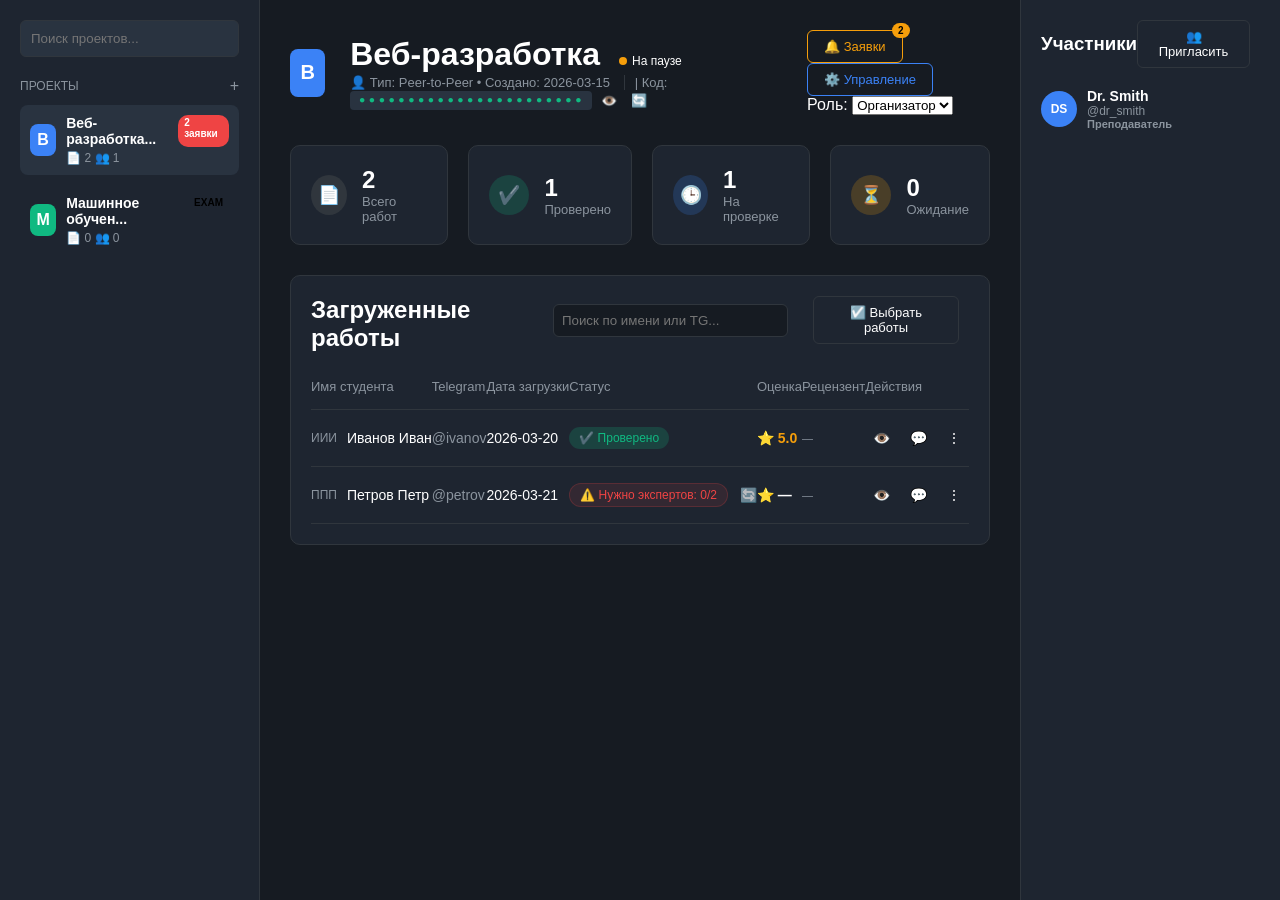
==== index.html @ 4944bfac "initial commit" ====
<!DOCTYPE html>
<html lang="ru">

<head>
    <meta charset="UTF-8">
    <meta name="viewport" content="width=device-width, initial-scale=1.0">
    <title>Система проверки работ</title>
    <link rel="stylesheet" href="css/style.css">
</head>

<body>
    <div class="app-container">
        <aside class="sidebar-left">
            <div class="logo">
                <div class="search-bar">
                    <input type="text" placeholder="Поиск проектов...">
                </div>
            </div>
            <div class="projects-list">
                <div class="section-title">ПРОЕКТЫ <button class="add-btn">+</button></div>

                <div class="project-item active">
                    <div class="project-icon blue">В</div>
                    <div class="project-info">
                        <div class="project-name">Веб-разработка <span class="badge orange">3</span></div>
                        <div class="project-meta">📄 3 👥 2 <span>Expert</span></div>
                    </div>
                </div>

                <div class="project-item">
                    <div class="project-icon green">М</div>
                    <div class="project-info">
                        <div class="project-name">Машинное обуче... <span class="badge yellow">12</span></div>
                        <div class="project-meta">📄 12 👥 1 <span>Peer</span></div>
                    </div>
                </div>
            </div>
        </aside>

        <main class="main-content">
            <header class="top-header">
                <div class="header-title">
                    <div class="project-icon large blue" id="header-icon">В</div>
                    <div>
                        <h1 id="header-title">Загрузка...</h1>
                        <span class="subtitle">
                            👤 Тип: <span id="header-type">...</span> • Создано: <span id="header-date">...</span>
                            <span class="code-container">
                                | Код: <span id="project-code-display"
                                    class="hidden-code">•••••••••••••••••••••••</span>
                                <span id="toggle-code-btn" class="icon-btn" title="Показать/Скрыть код">👁️</span>
                                <span id="refresh-code-btn" class="icon-btn" title="Обновить (сбросить) код">🔄</span>
                            </span>
                        </span>
                    </div>
                </div>
                <div class="header-actions">
                    <button class="btn btn-outline" id="btn-requests"
                        style="position: relative; border-color: var(--status-orange); color: var(--status-orange);">
                        🔔 Заявки <span id="requests-badge" class="badge orange"
                            style="position: absolute; top: -8px; right: -8px; display: none;">0</span>
                    </button>
                    <button class="btn btn-outline" id="btn-open-control"
                        style="border-color: var(--accent-blue); color: var(--accent-blue);">⚙️ Управление</button>
                    <div class="role-selector">
                        Роль: <select>
                            <option>Организатор</option>
                        </select>
                    </div>
                </div>
            </header>

            <div class="stats-grid">
                <div class="stat-card">
                    <div class="stat-icon gray">📄</div>
                    <div>
                        <div class="stat-value" id="stat-total">3</div>
                        <div class="stat-label">Всего работ</div>
                    </div>
                </div>
                <div class="stat-card">
                    <div class="stat-icon green">✔️</div>
                    <div>
                        <div class="stat-value" id="stat-reviewed">1</div>
                        <div class="stat-label">Проверено</div>
                    </div>
                </div>
                <div class="stat-card">
                    <div class="stat-icon blue">🕒</div>
                    <div>
                        <div class="stat-value" id="stat-checking">1</div>
                        <div class="stat-label">На проверке</div>
                    </div>
                </div>
                <div class="stat-card">
                    <div class="stat-icon orange">⏳</div>
                    <div>
                        <div class="stat-value" id="stat-waiting">1</div>
                        <div class="stat-label">Ожидание</div>
                    </div>
                </div>
            </div>

            <div class="table-container">
                <div class="table-header">
                    <h2>Загруженные работы</h2>
                    <div class="table-actions"
                        style="display: flex; justify-content: space-between; align-items: center; margin-bottom: 15px;">
                        <div style="display: flex; gap: 15px; align-items: center;">
                            <input type="text" placeholder="Поиск по имени или TG..." class="input-field"
                                style="width: 250px;">
                            <button id="btn-toggle-selection" class="btn btn-outline"
                                style="border-color: var(--border-color);">☑️ Выбрать работы</button>
                        </div>

                        <div id="batch-actions-toolbar" style="display: none; gap: 10px;">
                            <button id="btn-select-all" class="btn btn-outline"
                                style="border-color: var(--text-muted); color: var(--text-main);">☑️ Выбрать
                                все</button>

                            <button id="btn-batch-delete" class="btn btn-outline"
                                style="color: #ef4444; border-color: #ef4444;">🗑️ Удалить</button>
                            <button id="btn-batch-reassign" class="btn btn-outline"
                                style="border-color: var(--accent-blue); color: var(--accent-blue);">🔄
                                Переназначить</button>
                            <button id="btn-batch-send" class="btn"
                                style="background: var(--status-green); color: white;">✔️ Отправить без
                                проверки</button>
                        </div>
                    </div>
                </div>
                <table class="data-table">
                    <thead>
                        <tr>
                            <th>Имя студента</th>
                            <th>Telegram</th>
                            <th>Дата загрузки</th>
                            <th>Статус</th>
                            <th>Оценка</th>
                            <th>Рецензент</th>
                            <th>Действия</th>
                        </tr>
                    </thead>
                    <tbody id="table-body">
                    </tbody>
                </table>
            </div>

            <div class="review-panel" id="review-panel" style="display: none; position: relative;">
                <span class="close-panel" id="close-review-panel">&times;</span>

                <h3 style="color: white; margin-bottom: 15px;">Отзывы о работе</h3>
                <div id="review-content">
                </div>
            </div>
        </main>

        <aside class="sidebar-right">
            <div class="participants-header">
                <h3>Участники</h3>
                <button class="btn btn-outline small" id="btn-invite">👥 Пригласить</button>
            </div>
            <div class="participants-list" id="participants-list">
            </div>
        </aside>
    </div>

    <script src="js/mockData.js"></script>
    <script src="js/app.js"></script>
    <div id="work-modal" class="modal" style="display: none;">
        <div class="modal-content">
            <span class="close-modal" id="close-modal">&times;</span>
            <h3 id="modal-student-name" style="margin-bottom: 10px;">Работа ученика</h3>
            <div class="work-placeholder">
                <p>Здесь будет отображаться загруженная работа (картинка, PDF, архив или код).</p>
            </div>
        </div>
    </div>

    <div id="context-menu" class="context-menu" style="display: none;">
        <div class="context-item" id="reset-single-action">🔄 Сбросить проверку</div>
        <div class="context-item text-danger" id="delete-action">🗑️ Удалить работу</div>
    </div>
    <div id="create-project-modal" class="modal" style="display: none;">
        <div class="modal-content" style="max-width: 400px; min-height: auto;">
            <span class="close-modal" id="close-create-modal">&times;</span>
            <h3 style="margin-bottom: 20px;">Создать новый проект</h3>

            <div class="form-group">
                <label>Название проекта</label>
                <input type="text" id="new-project-name" placeholder="Например: Проектирование БД" class="input-field">
            </div>

            <div class="form-group" style="margin-top: 15px;">
                <label>Режим проверки</label>
                <select id="new-project-type" class="input-field">
                    <option value="p2p">Peer-to-Peer (Ученики проверяют друг друга)</option>
                    <option value="exam">Экзаменационный (Проверяют только эксперты)</option>
                </select>
            </div>

            <button id="btn-save-project" class="btn"
                style="width: 100%; margin-top: 25px; background: var(--accent-blue); color: white;">Создать</button>
        </div>
    </div>

    <div id="requests-modal" class="modal" style="display: none;">
        <div class="modal-content" style="max-width: 600px; min-height: auto;">
            <span class="close-modal" id="close-requests-modal">&times;</span>
            <h3 style="margin-bottom: 20px;">Заявки на вступление в проект</h3>
            <div id="requests-list" style="max-height: 400px; overflow-y: auto;">
            </div>
        </div>
    </div>
    <div id="participant-context-menu" class="context-menu" style="display: none;">
        <div class="context-header"
            style="font-size: 11px; color: var(--text-muted); padding: 8px 15px; border-bottom: 1px solid var(--border-color);">
            Изменить роль</div>
        <div class="context-item role-option" data-role="Соорганизатор">🛡️ Соорганизатор</div>
        <div class="context-item role-option" data-role="Эксперт">🎓 Эксперт</div>
        <div class="context-item role-option" data-role="Ученик" id="role-option-student">👤 Ученик</div>
        <div class="context-item text-danger" id="remove-participant"
            style="border-top: 1px solid var(--border-color); margin-top: 5px;">🚪 Исключить</div>
    </div>
    <div id="invite-modal" class="modal" style="display: none;">
        <div class="modal-content" style="max-width: 400px; min-height: auto;">
            <span class="close-modal" id="close-invite-modal">&times;</span>
            <h3 style="margin-bottom: 20px;">Пригласить участника</h3>

            <div class="form-group">
                <label>Telegram тег (начинается с @)</label>
                <input type="text" id="invite-tg-tag" placeholder="@username" class="input-field">
            </div>

            <div class="form-group" style="margin-top: 15px;">
                <label>Роль</label>
                <select id="invite-role" class="input-field">
                </select>
            </div>

            <button id="btn-send-invite" class="btn"
                style="width: 100%; margin-top: 25px; background: var(--accent-blue); color: white;">Отправить
                приглашение</button>
        </div>
    </div>
    <div id="control-panel-modal" class="modal" style="display: none;">
        <div class="modal-content" style="max-width: 450px;">
            <span class="close-modal" id="close-control-modal">&times;</span>
            <h3 style="margin-bottom: 20px;">Управление проектом</h3>

            <div class="control-section">
                <label style="display: block; margin-bottom: 8px;">Количество проверок на работу:</label>
                <input type="number" id="panel-req-reviews" min="1" max="5" class="input-field">
            </div>

            <div class="control-section" style="margin-top: 25px;">
                <label style="display: block; margin-bottom: 8px;">Состояние системы:</label>
                <div style="display: flex; gap: 10px;">
                    <button id="btn-start-grading" class="btn"
                        style="background: var(--status-green); color: white; flex: 1; display: flex; align-items: center; justify-content: center; gap: 5px;">▶️
                        Начать</button>
                    <button id="btn-stop-grading" class="btn"
                        style="background: var(--status-orange); color: white; flex: 1; display: flex; align-items: center; justify-content: center; gap: 5px;">⏸️
                        Остановить</button>
                </div>
                <p style="font-size: 11px; color: var(--text-muted); margin-top: 10px;">
                    При остановке эксперты не смогут брать новые работы, но доделают текущие.
                </p>
            </div>

            <div class="control-section"
                style="margin-top: 25px; border-top: 1px solid var(--border-color); padding-top: 20px;">
                <button id="btn-global-refresh" class="btn btn-outline" style="width: 100%; margin-bottom: 10px;">🔄
                    Переназначить всех экспертов</button>
                <button id="btn-global-reset" class="btn"
                    style="width: 100%; background: #ef4444; color: white; margin-bottom: 25px;">🗑️ Сбросить все
                    проверки</button>

                <div style="border-top: 1px solid var(--border-color); padding-top: 15px;">
                    <button id="btn-delete-project" class="btn"
                        style="width: 100%; background: transparent; border: 1px solid #ef4444; color: #ef4444;">⚠️
                        Удалить проект навсегда</button>
                </div>
            </div>
        </div>
    </div>
    </div>
</body>

</html>
---- css/style.css ----
:root {
    --bg-dark: #161b22;
    --bg-panel: #1e2530;
    --bg-card: #293340;
    --text-main: #ffffff;
    --text-muted: #8b949e;
    --border-color: #30363d;
    --accent-blue: #3b82f6;
    --status-green: #10b981;
    --status-blue: #3b82f6;
    --status-orange: #f59e0b;
}

* {
    box-sizing: border-box;
    margin: 0;
    padding: 0;
    font-family: 'Segoe UI', Tahoma, Geneva, Verdana, sans-serif;
}

body {
    background-color: var(--bg-dark);
    color: var(--text-main);
    height: 100vh;
    overflow: hidden;
}

.app-container {
    display: flex;
    height: 100vh;
}

/* Сайдбары */
.sidebar-left,
.sidebar-right {
    background-color: var(--bg-panel);
    width: 260px;
    padding: 20px;
    border-right: 1px solid var(--border-color);
    overflow-y: auto;
}

.sidebar-right {
    border-right: none;
    border-left: 1px solid var(--border-color);
}

.search-bar input {
    width: 100%;
    padding: 10px;
    background: var(--bg-card);
    border: 1px solid var(--border-color);
    color: white;
    border-radius: 6px;
}

.section-title {
    font-size: 12px;
    color: var(--text-muted);
    margin-top: 20px;
    display: flex;
    justify-content: space-between;
    align-items: center;
}

.add-btn {
    background: none;
    border: none;
    color: var(--text-muted);
    cursor: pointer;
    font-size: 16px;
}

.project-item {
    display: flex;
    align-items: center;
    padding: 10px;
    margin-top: 10px;
    border-radius: 8px;
    cursor: pointer;
    transition: 0.2s;
}

.project-item.active,
.project-item:hover {
    background-color: var(--bg-card);
}

.project-icon {
    width: 32px;
    height: 32px;
    border-radius: 8px;
    display: flex;
    align-items: center;
    justify-content: center;
    font-weight: bold;
    margin-right: 10px;
}

.project-icon.large {
    width: 48px;
    height: 48px;
    font-size: 20px;
}

.project-icon.blue {
    background-color: var(--accent-blue);
}

.project-icon.green {
    background-color: var(--status-green);
}

.project-name {
    font-size: 14px;
    font-weight: bold;
    display: flex;
    justify-content: space-between;
}

.badge {
    font-size: 10px;
    padding: 2px 6px;
    border-radius: 10px;
    color: black;
    font-weight: bold;
}

.badge.orange {
    background-color: var(--status-orange);
}

.project-meta {
    font-size: 12px;
    color: var(--text-muted);
    margin-top: 4px;
}

/* Основной контент */
.main-content {
    flex: 1;
    padding: 30px;
    overflow-y: auto;
}

.top-header {
    display: flex;
    justify-content: space-between;
    align-items: center;
    margin-bottom: 30px;
}

.header-title {
    display: flex;
    align-items: center;
    gap: 15px;
}

.subtitle {
    color: var(--text-muted);
    font-size: 13px;
}

.btn {
    padding: 8px 16px;
    border-radius: 6px;
    cursor: pointer;
    border: none;
    font-size: 13px;
    font-weight: 500;
}

.btn-outline {
    background: transparent;
    border: 1px solid var(--border-color);
    color: white;
    margin-right: 10px;
}

.btn-outline:hover {
    background: var(--bg-card);
}

/* Статистика */
.stats-grid {
    display: grid;
    grid-template-columns: repeat(4, 1fr);
    gap: 20px;
    margin-bottom: 30px;
}

.stat-card {
    background: var(--bg-panel);
    border: 1px solid var(--border-color);
    padding: 20px;
    border-radius: 10px;
    display: flex;
    align-items: center;
    gap: 15px;
}

.stat-icon {
    width: 40px;
    height: 40px;
    border-radius: 50%;
    display: flex;
    align-items: center;
    justify-content: center;
    font-size: 18px;
}

.stat-icon.gray {
    background: #30363d;
}

.stat-icon.green {
    background: rgba(16, 185, 129, 0.2);
    color: var(--status-green);
}

.stat-icon.blue {
    background: rgba(59, 130, 246, 0.2);
    color: var(--status-blue);
}

.stat-icon.orange {
    background: rgba(245, 158, 11, 0.2);
    color: var(--status-orange);
}

.stat-value {
    font-size: 24px;
    font-weight: bold;
}

.stat-label {
    color: var(--text-muted);
    font-size: 13px;
}

/* Таблица */
.table-container {
    background: var(--bg-panel);
    border-radius: 10px;
    padding: 20px;
    border: 1px solid var(--border-color);
    margin-bottom: 20px;
}

.table-header {
    display: flex;
    justify-content: space-between;
    margin-bottom: 20px;
}

.table-actions input {
    padding: 8px;
    background: var(--bg-dark);
    border: 1px solid var(--border-color);
    color: white;
    border-radius: 6px;
    margin-right: 10px;
}

.data-table {
    width: 100%;
    border-collapse: collapse;
    text-align: left;
}

.data-table th {
    color: var(--text-muted);
    font-size: 13px;
    padding-bottom: 15px;
    border-bottom: 1px solid var(--border-color);
    font-weight: normal;
}

.data-table td {
    padding: 15px 0;
    border-bottom: 1px solid var(--border-color);
    font-size: 14px;
}

.data-table tbody tr:hover {
    background-color: rgba(255, 255, 255, 0.02);
    cursor: pointer;
}

/* Статусы */
.status {
    padding: 4px 10px;
    border-radius: 20px;
    font-size: 12px;
    font-weight: 500;
    display: inline-flex;
    align-items: center;
    gap: 5px;
}

.status.done {
    background: rgba(16, 185, 129, 0.2);
    color: var(--status-green);
}

.status.checking {
    background: rgba(59, 130, 246, 0.2);
    color: var(--status-blue);
}

.status.waiting {
    background: rgba(245, 158, 11, 0.2);
    color: var(--status-orange);
}

/* Правый сайдбар (Участники) */
.participants-header {
    display: flex;
    justify-content: space-between;
    align-items: center;
    margin-bottom: 20px;
}

.participant-item {
    display: flex;
    align-items: center;
    gap: 10px;
    margin-bottom: 15px;
}

.avatar {
    width: 36px;
    height: 36px;
    background: var(--accent-blue);
    border-radius: 50%;
    display: flex;
    align-items: center;
    justify-content: center;
    font-size: 12px;
    font-weight: bold;
}

.p-name {
    font-size: 14px;
    font-weight: bold;
}

.p-tg {
    font-size: 12px;
    color: var(--text-muted);
}

/* Отзывы */
.review-panel {
    background: var(--bg-panel);
    border-radius: 10px;
    padding: 20px;
    border: 1px solid var(--border-color);
    margin-top: 20px;
}

.review-card {
    background: var(--bg-card);
    padding: 15px;
    border-radius: 8px;
    margin-top: 15px;
}

/* Иконки действий в таблице */
.action-icon {
    cursor: pointer;
    padding: 5px 8px;
    border-radius: 4px;
    transition: 0.2s;
    display: inline-block;
    user-select: none;
}

.action-icon:hover {
    background: rgba(255, 255, 255, 0.1);
}

.action-cell {
    position: relative;
    white-space: nowrap;
}

/* Модальное окно просмотра работы */
.modal {
    position: fixed;
    top: 0;
    left: 0;
    width: 100%;
    height: 100%;
    background: rgba(0, 0, 0, 0.7);
    display: flex;
    align-items: center;
    justify-content: center;
    z-index: 1000;
}

.modal-content {
    background: var(--bg-panel);
    padding: 25px;
    border-radius: 10px;
    width: 70%;
    max-width: 900px;
    min-height: 500px;
    position: relative;
    border: 1px solid var(--border-color);
    box-shadow: 0 10px 25px rgba(0, 0, 0, 0.5);
}

.close-modal {
    position: absolute;
    top: 15px;
    right: 20px;
    font-size: 28px;
    cursor: pointer;
    color: var(--text-muted);
    transition: 0.2s;
}

.close-modal:hover {
    color: white;
}

.work-placeholder {
    background: var(--bg-dark);
    height: 400px;
    margin-top: 15px;
    display: flex;
    align-items: center;
    justify-content: center;
    color: var(--text-muted);
    border-radius: 8px;
    border: 2px dashed var(--border-color);
}

/* Контекстное меню (выпадающее) */
.context-menu {
    position: absolute;
    background: var(--bg-card);
    border: 1px solid var(--border-color);
    border-radius: 6px;
    padding: 5px 0;
    z-index: 100;
    box-shadow: 0 4px 12px rgba(0, 0, 0, 0.5);
    min-width: 150px;
}

.context-item {
    padding: 10px 15px;
    cursor: pointer;
    font-size: 13px;
    display: flex;
    align-items: center;
    gap: 8px;
    transition: 0.2s;
}

.context-item:hover {
    background: rgba(255, 255, 255, 0.05);
}

.text-danger {
    color: #ef4444;
}

/* Код проекта */
.code-container {
    margin-left: 10px;
    padding-left: 10px;
    border-left: 1px solid var(--border-color);
}

.hidden-code {
    background: var(--bg-card);
    padding: 2px 8px;
    border-radius: 4px;
    letter-spacing: 2px;
    font-family: monospace;
    font-weight: bold;
    color: var(--status-green);
    transition: 0.3s;
}

.icon-btn {
    cursor: pointer;
    padding: 2px 5px;
    border-radius: 4px;
    transition: 0.2s;
    user-select: none;
}

.icon-btn:hover {
    background: rgba(255, 255, 255, 0.1);
}

/* Формы */
.form-group label {
    display: block;
    font-size: 13px;
    color: var(--text-muted);
    margin-bottom: 5px;
}

.input-field {
    width: 100%;
    padding: 10px;
    background: var(--bg-dark);
    border: 1px solid var(--border-color);
    color: white;
    border-radius: 6px;
}

/* Заявки */
.request-card {
    background: var(--bg-dark);
    border: 1px solid var(--border-color);
    padding: 15px;
    border-radius: 8px;
    margin-bottom: 10px;
    display: flex;
    justify-content: space-between;
    align-items: center;
}

.request-info .req-name {
    font-weight: bold;
    font-size: 14px;
}

.request-info .req-tg {
    font-size: 12px;
    color: var(--text-muted);
}

.request-actions {
    display: flex;
    gap: 10px;
    align-items: center;
}

.role-select {
    padding: 6px;
    background: var(--bg-panel);
    border: 1px solid var(--border-color);
    color: white;
    border-radius: 4px;
    font-size: 12px;
}

/* Иконка меню в списке участников */
.participant-item {
    position: relative;
}

.btn-participant-menu {
    opacity: 0;
    transition: 0.2s;
    cursor: pointer;
    padding: 5px;
    border-radius: 4px;
    position: absolute;
    right: 0;
}

.participant-item:hover .btn-participant-menu {
    opacity: 1;
    background: rgba(255, 255, 255, 0.05);
}

/* Дополнительный стиль для заголовка в меню */
.context-header {
    font-weight: bold;
    text-transform: uppercase;
    letter-spacing: 1px;
}

/* Новый статус: Нет эксперта */
.status.no-expert {
    background: rgba(239, 68, 68, 0.1);
    color: #ef4444;
    border: 1px solid rgba(239, 68, 68, 0.2);
}

/* Кнопка рефреша эксперта */
.refresh-expert-btn {
    margin-left: 8px;
    cursor: pointer;
    font-size: 14px;
    opacity: 0.7;
    transition: 0.2s;
    display: inline-flex;
    align-items: center;
    justify-content: center;
    vertical-align: middle;
}

.refresh-expert-btn:hover {
    opacity: 1;
    transform: rotate(180deg);
}

/* Крестик для закрытия панели отзывов */
.close-panel {
    position: absolute;
    top: 15px;
    right: 20px;
    font-size: 28px;
    cursor: pointer;
    color: var(--text-muted);
    transition: 0.2s;
    line-height: 1;
    user-select: none;
}

.close-panel:hover {
    color: white;
    transform: scale(1.1);
}

.control-section label {
    font-weight: bold;
    font-size: 14px;
}

.status-indicator {
    width: 8px;
    height: 8px;
    border-radius: 50%;
    display: inline-block;
    margin-right: 5px;
}

.status-indicator.active {
    background: var(--status-green);
    box-shadow: 0 0 8px var(--status-green);
}

.status-indicator.paused {
    background: var(--status-orange);
}
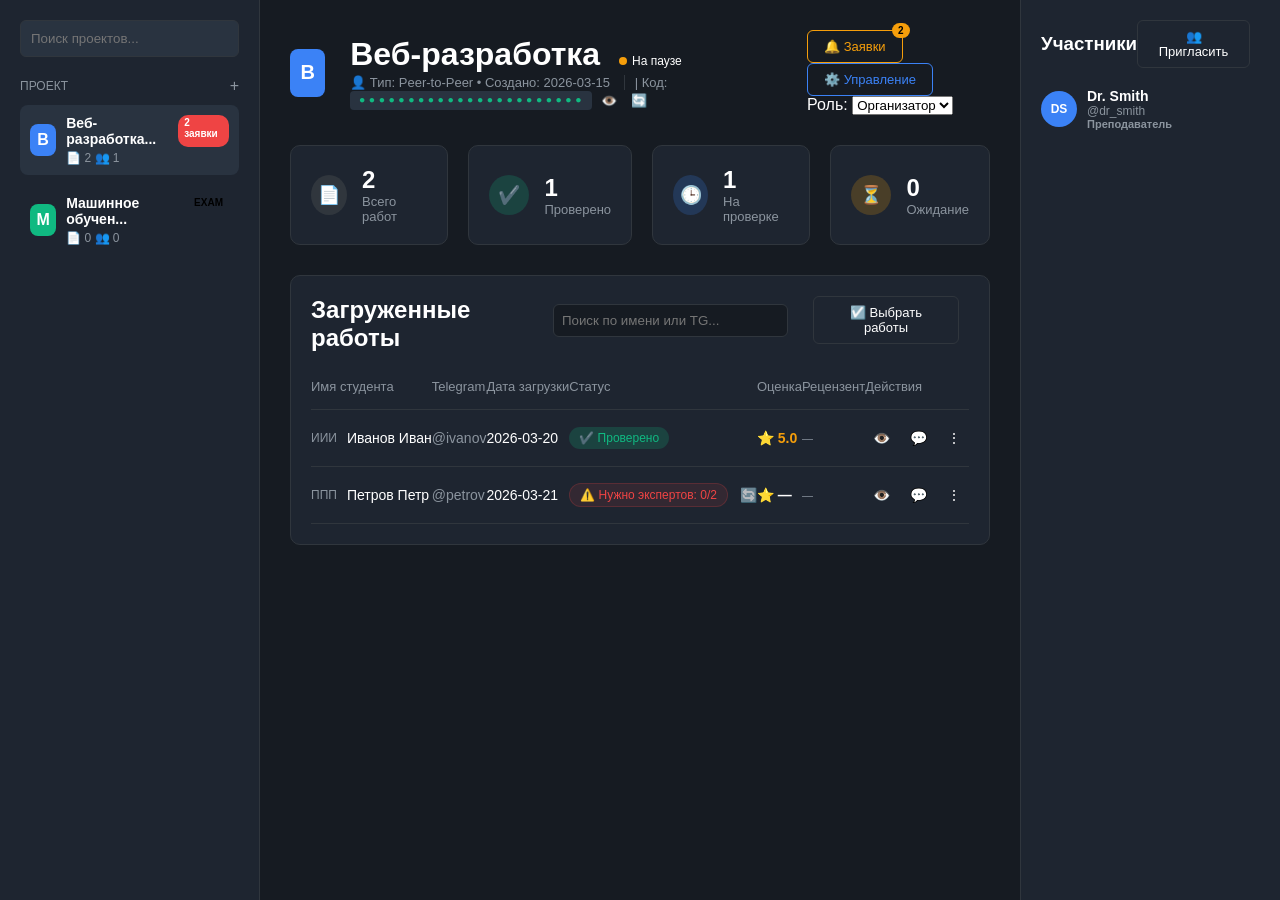
==== commit 498952e0: "Буквы Ы теперь нет" ====
--- a/index.html
+++ b/index.html
@@ -17,7 +17,7 @@
                 </div>
             </div>
             <div class="projects-list">
-                <div class="section-title">ПРОЕКТЫ <button class="add-btn">+</button></div>
+                <div class="section-title">ПРОЕКТ <button class="add-btn">+</button></div>
 
                 <div class="project-item active">
                     <div class="project-icon blue">В</div>
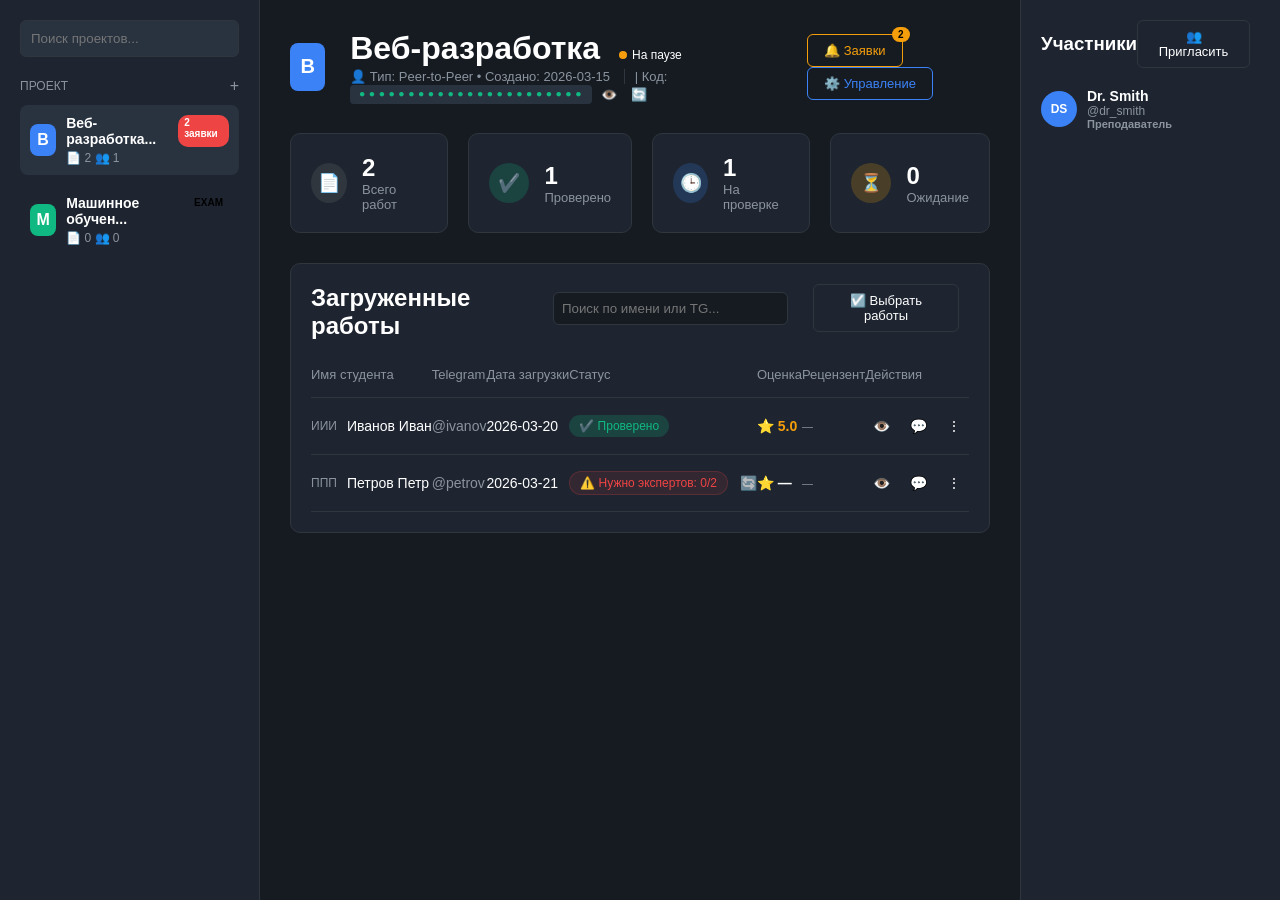
==== commit abd99819: "Убрана роль Ученик" ====
--- a/index.html
+++ b/index.html
@@ -62,11 +62,6 @@
                     </button>
                     <button class="btn btn-outline" id="btn-open-control"
                         style="border-color: var(--accent-blue); color: var(--accent-blue);">⚙️ Управление</button>
-                    <div class="role-selector">
-                        Роль: <select>
-                            <option>Организатор</option>
-                        </select>
-                    </div>
                 </div>
             </header>
 
@@ -218,7 +213,6 @@
             Изменить роль</div>
         <div class="context-item role-option" data-role="Соорганизатор">🛡️ Соорганизатор</div>
         <div class="context-item role-option" data-role="Эксперт">🎓 Эксперт</div>
-        <div class="context-item role-option" data-role="Ученик" id="role-option-student">👤 Ученик</div>
         <div class="context-item text-danger" id="remove-participant"
             style="border-top: 1px solid var(--border-color); margin-top: 5px;">🚪 Исключить</div>
     </div>
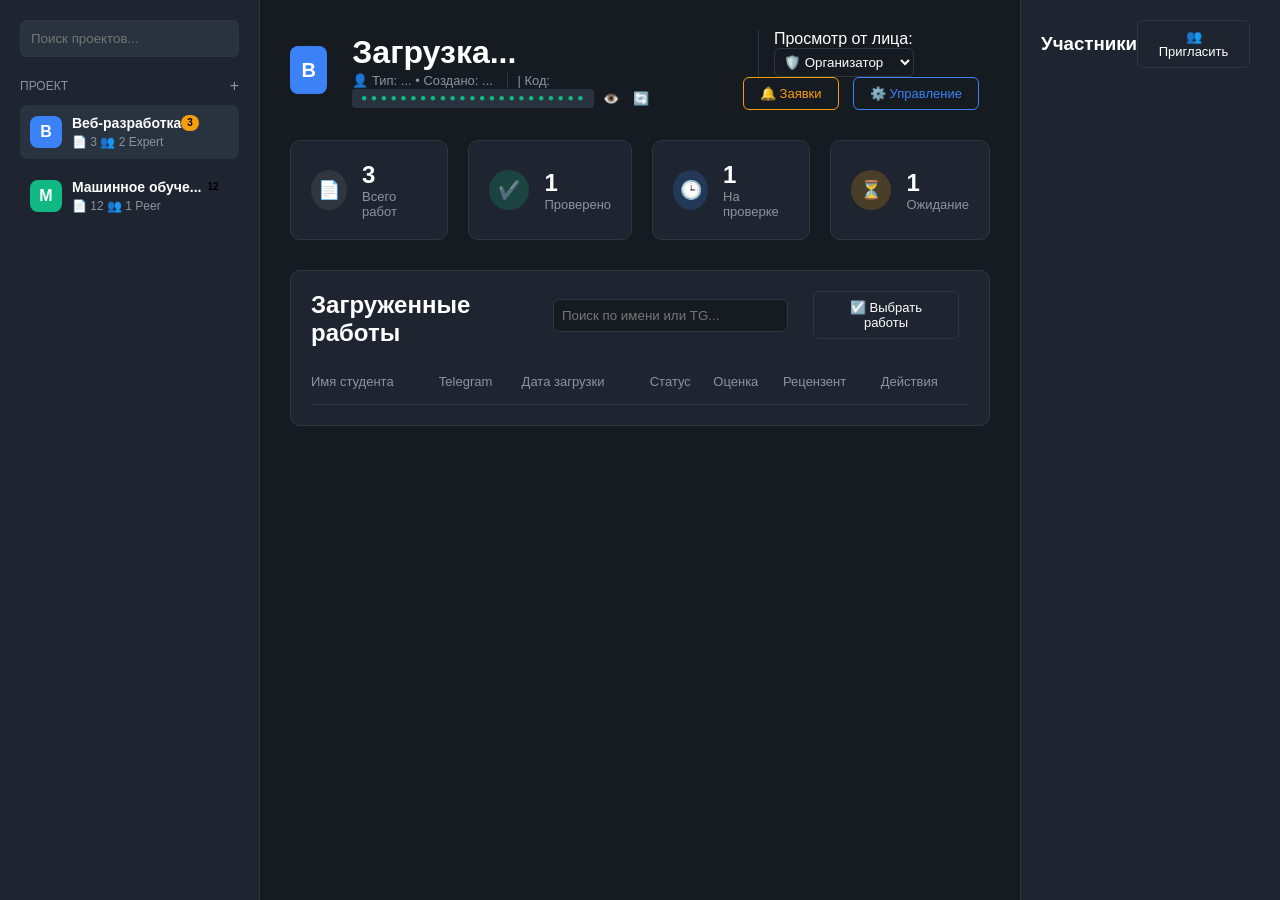
==== commit 77cdfb93: "Убран файл с тестовыми данными, добавлен файл для соединения с апи, изменена структура файла для луч" ====
--- a/index.html
+++ b/index.html
@@ -55,6 +55,14 @@
                     </div>
                 </div>
                 <div class="header-actions">
+                    <div class="role-selector"
+                        style="margin-left: 15px; padding-left: 15px; border-left: 1px solid var(--border-color);">
+                        Просмотр от лица:
+                        <select id="global-role-selector" class="input-field" style="width: 140px; padding: 5px;">
+                            <option value="organizer">🛡️ Организатор</option>
+                            <option value="expert">🎓 Эксперт</option>
+                        </select>
+                    </div>
                     <button class="btn btn-outline" id="btn-requests"
                         style="position: relative; border-color: var(--status-orange); color: var(--status-orange);">
                         🔔 Заявки <span id="requests-badge" class="badge orange"
@@ -64,88 +72,91 @@
                         style="border-color: var(--accent-blue); color: var(--accent-blue);">⚙️ Управление</button>
                 </div>
             </header>
-
-            <div class="stats-grid">
-                <div class="stat-card">
-                    <div class="stat-icon gray">📄</div>
-                    <div>
-                        <div class="stat-value" id="stat-total">3</div>
-                        <div class="stat-label">Всего работ</div>
-                    </div>
-                </div>
-                <div class="stat-card">
-                    <div class="stat-icon green">✔️</div>
-                    <div>
-                        <div class="stat-value" id="stat-reviewed">1</div>
-                        <div class="stat-label">Проверено</div>
-                    </div>
-                </div>
-                <div class="stat-card">
-                    <div class="stat-icon blue">🕒</div>
-                    <div>
-                        <div class="stat-value" id="stat-checking">1</div>
-                        <div class="stat-label">На проверке</div>
-                    </div>
-                </div>
-                <div class="stat-card">
-                    <div class="stat-icon orange">⏳</div>
-                    <div>
-                        <div class="stat-value" id="stat-waiting">1</div>
-                        <div class="stat-label">Ожидание</div>
-                    </div>
-                </div>
-            </div>
-
-            <div class="table-container">
-                <div class="table-header">
-                    <h2>Загруженные работы</h2>
-                    <div class="table-actions"
-                        style="display: flex; justify-content: space-between; align-items: center; margin-bottom: 15px;">
-                        <div style="display: flex; gap: 15px; align-items: center;">
-                            <input type="text" placeholder="Поиск по имени или TG..." class="input-field"
-                                style="width: 250px;">
-                            <button id="btn-toggle-selection" class="btn btn-outline"
-                                style="border-color: var(--border-color);">☑️ Выбрать работы</button>
-                        </div>
-
-                        <div id="batch-actions-toolbar" style="display: none; gap: 10px;">
-                            <button id="btn-select-all" class="btn btn-outline"
-                                style="border-color: var(--text-muted); color: var(--text-main);">☑️ Выбрать
-                                все</button>
-
-                            <button id="btn-batch-delete" class="btn btn-outline"
-                                style="color: #ef4444; border-color: #ef4444;">🗑️ Удалить</button>
-                            <button id="btn-batch-reassign" class="btn btn-outline"
-                                style="border-color: var(--accent-blue); color: var(--accent-blue);">🔄
-                                Переназначить</button>
-                            <button id="btn-batch-send" class="btn"
-                                style="background: var(--status-green); color: white;">✔️ Отправить без
-                                проверки</button>
-                        </div>
-                    </div>
-                </div>
-                <table class="data-table">
-                    <thead>
-                        <tr>
-                            <th>Имя студента</th>
-                            <th>Telegram</th>
-                            <th>Дата загрузки</th>
-                            <th>Статус</th>
-                            <th>Оценка</th>
-                            <th>Рецензент</th>
-                            <th>Действия</th>
-                        </tr>
-                    </thead>
-                    <tbody id="table-body">
-                    </tbody>
-                </table>
-            </div>
-
-            <div class="review-panel" id="review-panel" style="display: none; position: relative;">
-                <span class="close-panel" id="close-review-panel">&times;</span>
-
-                <h3 style="color: white; margin-bottom: 15px;">Отзывы о работе</h3>
-                <div id="review-content">
+            <div id="expert-workspace" style="display: none; padding: 20px;">
+            </div>
+            <div id="organizer-workspace">
+                <div class="stats-grid">
+                    <div class="stat-card">
+                        <div class="stat-icon gray">📄</div>
+                        <div>
+                            <div class="stat-value" id="stat-total">3</div>
+                            <div class="stat-label">Всего работ</div>
+                        </div>
+                    </div>
+                    <div class="stat-card">
+                        <div class="stat-icon green">✔️</div>
+                        <div>
+                            <div class="stat-value" id="stat-reviewed">1</div>
+                            <div class="stat-label">Проверено</div>
+                        </div>
+                    </div>
+                    <div class="stat-card">
+                        <div class="stat-icon blue">🕒</div>
+                        <div>
+                            <div class="stat-value" id="stat-checking">1</div>
+                            <div class="stat-label">На проверке</div>
+                        </div>
+                    </div>
+                    <div class="stat-card">
+                        <div class="stat-icon orange">⏳</div>
+                        <div>
+                            <div class="stat-value" id="stat-waiting">1</div>
+                            <div class="stat-label">Ожидание</div>
+                        </div>
+                    </div>
+                </div>
+
+                <div class="table-container">
+                    <div class="table-header">
+                        <h2>Загруженные работы</h2>
+                        <div class="table-actions"
+                            style="display: flex; justify-content: space-between; align-items: center; margin-bottom: 15px;">
+                            <div style="display: flex; gap: 15px; align-items: center;">
+                                <input type="text" placeholder="Поиск по имени или TG..." class="input-field"
+                                    style="width: 250px;">
+                                <button id="btn-toggle-selection" class="btn btn-outline"
+                                    style="border-color: var(--border-color);">☑️ Выбрать работы</button>
+                            </div>
+
+                            <div id="batch-actions-toolbar" style="display: none; gap: 10px;">
+                                <button id="btn-select-all" class="btn btn-outline"
+                                    style="border-color: var(--text-muted); color: var(--text-main);">☑️ Выбрать
+                                    все</button>
+
+                                <button id="btn-batch-delete" class="btn btn-outline"
+                                    style="color: #ef4444; border-color: #ef4444;">🗑️ Удалить</button>
+                                <button id="btn-batch-reassign" class="btn btn-outline"
+                                    style="border-color: var(--accent-blue); color: var(--accent-blue);">🔄
+                                    Переназначить</button>
+                                <button id="btn-batch-send" class="btn"
+                                    style="background: var(--status-green); color: white;">✔️ Отправить без
+                                    проверки</button>
+                            </div>
+                        </div>
+                    </div>
+                    <table class="data-table">
+                        <thead>
+                            <tr>
+                                <th>Имя студента</th>
+                                <th>Telegram</th>
+                                <th>Дата загрузки</th>
+                                <th>Статус</th>
+                                <th>Оценка</th>
+                                <th>Рецензент</th>
+                                <th>Действия</th>
+                            </tr>
+                        </thead>
+                        <tbody id="table-body">
+                        </tbody>
+                    </table>
+                </div>
+
+                <div class="review-panel" id="review-panel" style="display: none; position: relative;">
+                    <span class="close-panel" id="close-review-panel">&times;</span>
+
+                    <h3 style="color: white; margin-bottom: 15px;">Отзывы о работе</h3>
+                    <div id="review-content">
+                    </div>
                 </div>
             </div>
         </main>
@@ -159,8 +170,7 @@
             </div>
         </aside>
     </div>
-
-    <script src="js/mockData.js"></script>
+    <script src="js/api.js"></script>
     <script src="js/app.js"></script>
     <div id="work-modal" class="modal" style="display: none;">
         <div class="modal-content">
